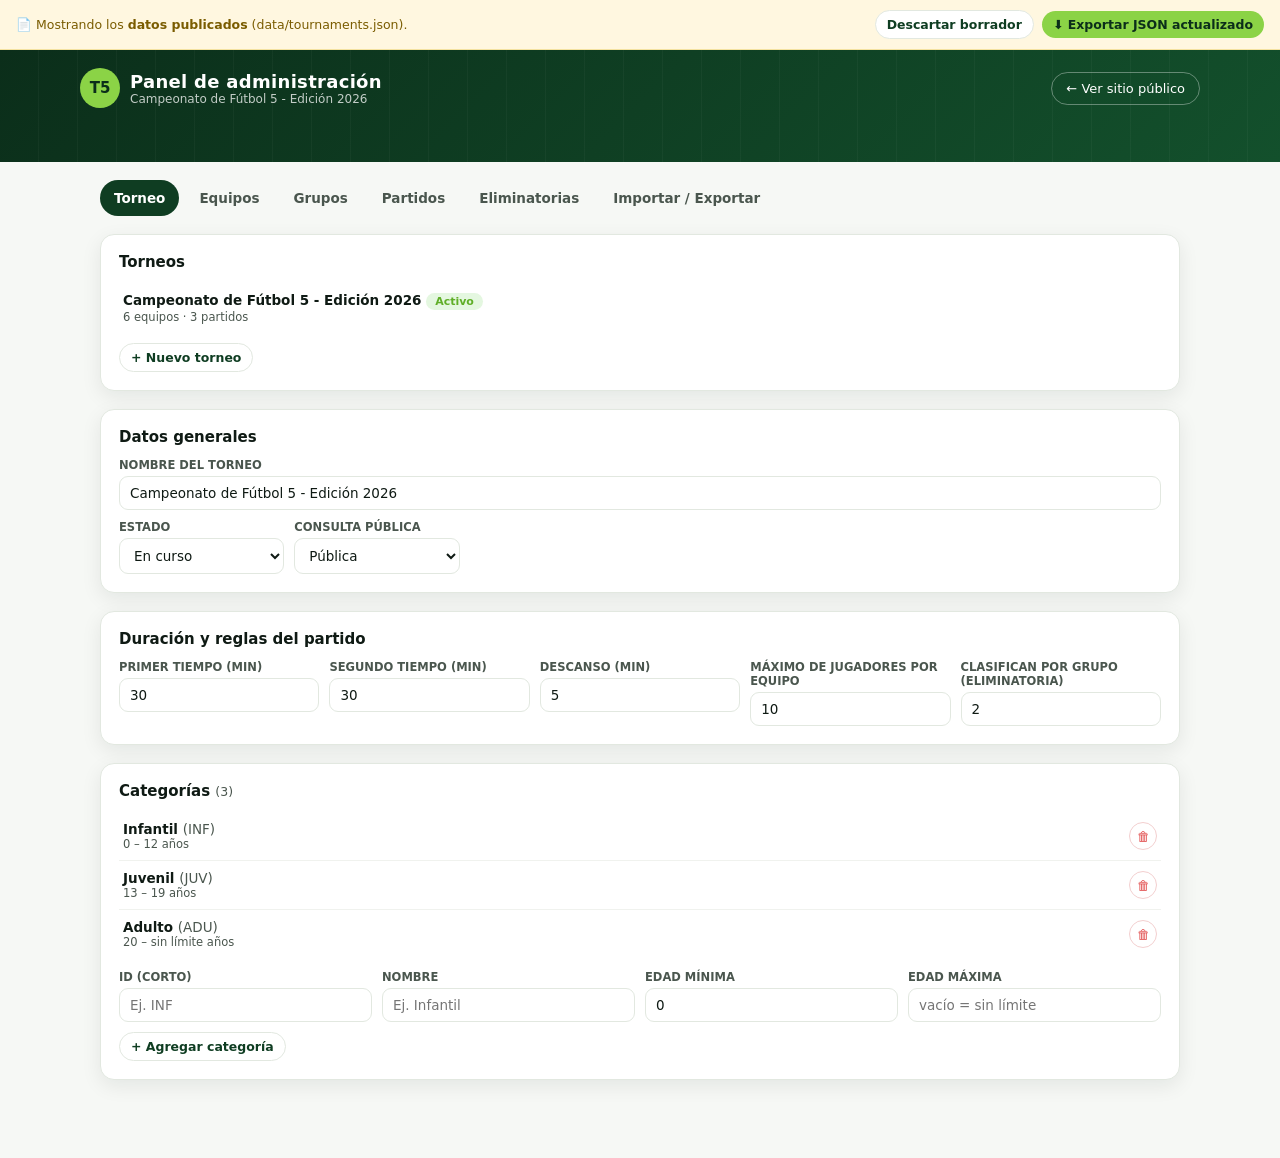
==== admin.html @ ad3c0f60 "commit inicial Partidos" ====
<!doctype html>
<html lang="es">
<head>
<meta charset="UTF-8" />
<meta name="viewport" content="width=device-width, initial-scale=1" />
<title>Administración — Torneo 5</title>
<link rel="stylesheet" href="css/styles.css" />
<link rel="stylesheet" href="css/admin.css" />
</head>
<body>

  <div class="export-bar">
    <span id="draft-status">Cargando datos…</span>
    <div class="toolbar">
      <button class="btn small secondary" id="btn-discard-draft">Descartar borrador</button>
      <button class="btn small lime" id="btn-export">⬇ Exportar JSON actualizado</button>
    </div>
  </div>

  <header class="topbar admin-topbar">
    <div class="topbar-inner">
      <div class="brand">
        <div class="brand-badge">T5</div>
        <div class="brand-text">
          <h1>Panel de administración</h1>
          <p id="tournament-name">Torneo 5</p>
        </div>
      </div>
      <div class="topbar-actions">
        <a href="index.html" class="btn-ghost">← Ver sitio público</a>
      </div>
    </div>
  </header>

  <nav class="tabs" id="tabs">
    <button data-section="torneo" class="active">Torneo</button>
    <button data-section="equipos">Equipos</button>
    <button data-section="grupos">Grupos</button>
    <button data-section="calendario">Partidos</button>
    <button data-section="eliminatorias">Eliminatorias</button>
    <button data-section="datos">Importar / Exportar</button>
  </nav>

  <main>

    <!-- ============ TORNEO ============ -->
    <section class="section active" id="section-torneo">
      <div class="panel">
        <h3>Torneos</h3>
        <ul class="admin-list" id="tournament-list"></ul>
        <div style="margin-top:10px;">
          <button class="btn secondary small" id="btn-new-tournament">+ Nuevo torneo</button>
        </div>
      </div>

      <div class="panel">
        <h3>Datos generales</h3>
        <div class="form-grid">
          <div class="full">
            <label>Nombre del torneo</label>
            <input type="text" id="t-name" />
          </div>
          <div>
            <label>Estado</label>
            <select id="t-status">
              <option value="registration">Inscripción abierta</option>
              <option value="in_progress">En curso</option>
              <option value="finished">Finalizado</option>
            </select>
          </div>
          <div>
            <label>Consulta pública</label>
            <select id="t-public">
              <option value="true">Pública</option>
              <option value="false">Privada</option>
            </select>
          </div>
        </div>
      </div>

      <div class="panel">
        <h3>Duración y reglas del partido</h3>
        <div class="form-grid">
          <div><label>Primer tiempo (min)</label><input type="number" id="t-first-half" min="1" /></div>
          <div><label>Segundo tiempo (min)</label><input type="number" id="t-second-half" min="1" /></div>
          <div><label>Descanso (min)</label><input type="number" id="t-halftime" min="0" /></div>
          <div><label>Máximo de jugadores por equipo</label><input type="number" id="t-max-players" min="5" max="30" /></div>
          <div><label>Clasifican por grupo (eliminatoria)</label><input type="number" id="t-advance" min="1" max="4" /></div>
        </div>
      </div>

      <div class="panel">
        <h3>Categorías <span class="count" id="cat-count"></span></h3>
        <ul class="admin-list" id="categories-list"></ul>
        <div class="form-grid" style="margin-top:12px;">
          <div><label>ID (corto)</label><input type="text" id="new-cat-id" placeholder="Ej. INF" /></div>
          <div><label>Nombre</label><input type="text" id="new-cat-name" placeholder="Ej. Infantil" /></div>
          <div><label>Edad mínima</label><input type="number" id="new-cat-min" value="0" /></div>
          <div><label>Edad máxima</label><input type="number" id="new-cat-max" placeholder="vacío = sin límite" /></div>
        </div>
        <div style="margin-top:10px;"><button class="btn secondary small" id="btn-add-category">+ Agregar categoría</button></div>
      </div>
    </section>

    <!-- ============ EQUIPOS ============ -->
    <section class="section" id="section-equipos">
      <div class="section-head">
        <h2>Equipos</h2>
        <div class="toolbar">
          <select id="filter-category-equipos"></select>
          <select id="filter-division-equipos"></select>
        </div>
      </div>

      <div class="panel">
        <h3>Agregar equipo</h3>
        <div class="form-grid">
          <div><label>Nombre del equipo</label><input type="text" id="new-team-name" /></div>
          <div><label>Categoría</label><select id="new-team-category"></select></div>
          <div><label>División</label><select id="new-team-division"></select></div>
          <div><label>Color principal</label><div class="inline-color"><input type="color" id="new-team-color1" value="#1b7a3d" /></div></div>
          <div><label>Color secundario</label><div class="inline-color"><input type="color" id="new-team-color2" value="#ffffff" /></div></div>
        </div>
        <div style="margin-top:10px;"><button class="btn lime small" id="btn-add-team">+ Crear equipo</button></div>
      </div>

      <div id="equipos-admin-list"></div>
    </section>

    <!-- ============ GRUPOS ============ -->
    <section class="section" id="section-grupos">
      <div class="section-head">
        <h2>Grupos</h2>
        <div class="toolbar">
          <select id="filter-category-grupos"></select>
          <select id="filter-division-grupos"></select>
        </div>
      </div>
      <div id="grupos-admin-container"></div>
    </section>

    <!-- ============ PARTIDOS ============ -->
    <section class="section" id="section-calendario">
      <div class="section-head">
        <h2>Partidos</h2>
        <div class="toolbar">
          <select id="filter-category-calendario"></select>
          <select id="filter-division-calendario"></select>
        </div>
      </div>

      <div class="panel">
        <h3>Programar nuevo partido</h3>
        <div class="form-grid">
          <div><label>Grupo (opcional)</label><select id="new-match-group"><option value="">Sin grupo / eliminatoria</option></select></div>
          <div><label>Equipo local</label><select id="new-match-home"></select></div>
          <div><label>Equipo visitante</label><select id="new-match-away"></select></div>
          <div><label>Fecha</label><input type="date" id="new-match-date" /></div>
          <div><label>Hora</label><input type="time" id="new-match-time" /></div>
        </div>
        <div style="margin-top:10px;"><button class="btn lime small" id="btn-add-match">+ Programar partido</button></div>
      </div>

      <ul class="admin-list" id="matches-admin-list"></ul>
    </section>

    <!-- ============ ELIMINATORIAS ============ -->
    <section class="section" id="section-eliminatorias">
      <div class="section-head">
        <h2>Eliminatorias</h2>
        <div class="toolbar">
          <select id="filter-category-elim"></select>
          <select id="filter-division-elim"></select>
        </div>
      </div>
      <div class="panel">
        <div class="toolbar">
          <button class="btn secondary small" id="btn-gen-bracket">Generar cruces iniciales</button>
          <button class="btn secondary small" id="btn-advance-bracket">Avanzar a la siguiente ronda</button>
        </div>
        <p class="muted" id="bracket-msg" style="font-size:12.5px;margin-top:8px;"></p>
      </div>
      <div id="eliminatorias-admin-container"></div>
    </section>

    <!-- ============ IMPORTAR / EXPORTAR ============ -->
    <section class="section" id="section-datos">
      <div class="panel">
        <h3>Exportar</h3>
        <p class="muted" style="font-size:13px;">Descarga el archivo <code>tournaments.json</code> actualizado con todos tus cambios. Reemplaza el archivo <code>data/tournaments.json</code> de tu repositorio en GitHub y haz commit/push para publicar los cambios (solo cuentas con permiso de escritura pueden hacerlo).</p>
        <button class="btn lime" id="btn-export-2">⬇ Descargar tournaments.json</button>
      </div>
      <div class="panel">
        <h3>Importar</h3>
        <p class="muted" style="font-size:13px;">Carga un archivo <code>tournaments.json</code> (por ejemplo, el publicado actualmente en tu repositorio) para continuar editando desde ahí.</p>
        <input type="file" id="import-file" accept="application/json" />
      </div>
      <div class="panel">
        <h3>Borrador local</h3>
        <p class="muted" style="font-size:13px;">Tus cambios se guardan automáticamente en este navegador mientras trabajas, para que no se pierdan si recargas la página. No se publican hasta que exportes el JSON y lo subas a GitHub.</p>
        <button class="btn danger small" id="btn-discard-draft-2">Descartar borrador y recargar datos publicados</button>
      </div>
    </section>

  </main>

  <!-- Modal de edición de partido -->
  <div class="modal-backdrop hidden" id="match-modal-backdrop">
    <div class="modal">
      <button class="modal-close" id="match-modal-close">✕</button>
      <div id="match-modal-body"></div>
    </div>
  </div>

  <script src="js/data.js"></script>
  <script src="js/standings.js"></script>
  <script src="js/bracket.js"></script>
  <script src="js/teams.js"></script>
  <script src="js/matches.js"></script>
  <script src="js/groups.js"></script>
  <script src="js/admin.js"></script>
</body>
</html>
---- css/styles.css ----
/* ==========================================================================
   Torneo 5 — Administrador de Campeonatos
   Hoja de estilos principal (sitio público y compartida con admin)
   ========================================================================== */

:root {
  --turf-900: #0b2e1a;
  --turf-800: #0f3d22;
  --turf-700: #13502c;
  --turf-line: rgba(255, 255, 255, 0.55);
  --lime: #8bd346;
  --lime-dark: #5fae27;
  --ink: #0f1a14;
  --ink-soft: #4a564e;
  --paper: #f6f8f5;
  --card: #ffffff;
  --border: #e2e8e0;
  --shadow: 0 6px 20px rgba(15, 30, 20, 0.08);
  --shadow-lg: 0 14px 40px rgba(15, 30, 20, 0.16);
  --radius: 14px;
  --radius-sm: 9px;
  --yellow: #f4c430;
  --red: #e14b4b;
  --blue: #2f80ed;
  --gray: #8a948e;
  --font: "Segoe UI", system-ui, -apple-system, Roboto, Helvetica, Arial, sans-serif;
}

* { box-sizing: border-box; }

html, body {
  margin: 0;
  padding: 0;
  font-family: var(--font);
  background: var(--paper);
  color: var(--ink);
  -webkit-font-smoothing: antialiased;
}

img { max-width: 100%; display: block; }
button { font-family: inherit; cursor: pointer; }
a { color: inherit; text-decoration: none; }

.hidden { display: none !important; }

/* ---------- Top bar ---------- */
.topbar {
  background: linear-gradient(135deg, var(--turf-900), var(--turf-700));
  color: #fff;
  padding: 18px 20px 54px;
  position: relative;
  overflow: hidden;
}

.topbar::after {
  content: "";
  position: absolute;
  inset: 0;
  background-image: repeating-linear-gradient(
    90deg,
    transparent,
    transparent 38px,
    var(--turf-line) 38px,
    var(--turf-line) 39px
  );
  opacity: 0.06;
  pointer-events: none;
}

.topbar-inner {
  max-width: 1120px;
  margin: 0 auto;
  display: flex;
  align-items: center;
  justify-content: space-between;
  gap: 12px;
  position: relative;
  z-index: 1;
}

.brand {
  display: flex;
  align-items: center;
  gap: 10px;
}

.brand-badge {
  width: 40px;
  height: 40px;
  border-radius: 50%;
  background: var(--lime);
  color: var(--turf-900);
  display: flex;
  align-items: center;
  justify-content: center;
  font-weight: 800;
  font-size: 15px;
  flex-shrink: 0;
}

.brand-text h1 {
  margin: 0;
  font-size: 18px;
  letter-spacing: 0.3px;
}

.brand-text p {
  margin: 0;
  font-size: 12px;
  opacity: 0.75;
}

.topbar-actions a.btn-ghost {
  border: 1px solid rgba(255,255,255,0.35);
  padding: 8px 14px;
  border-radius: 999px;
  font-size: 13px;
  color: #fff;
  white-space: nowrap;
}
.topbar-actions a.btn-ghost:hover { background: rgba(255,255,255,0.12); }

/* Dashboard stat cards, pulled up over the topbar */
.stats-row {
  max-width: 1120px;
  margin: -34px auto 0;
  padding: 0 20px;
  display: grid;
  grid-template-columns: repeat(4, 1fr);
  gap: 12px;
  position: relative;
  z-index: 2;
}

.stat-card {
  background: var(--card);
  border-radius: var(--radius);
  box-shadow: var(--shadow);
  padding: 14px 16px;
  text-align: center;
}

.stat-card .num {
  font-size: 26px;
  font-weight: 800;
  color: var(--turf-800);
  line-height: 1.1;
}

.stat-card .label {
  font-size: 12px;
  color: var(--ink-soft);
  margin-top: 2px;
}

/* ---------- Nav ---------- */
nav.tabs {
  max-width: 1120px;
  margin: 18px auto 0;
  padding: 0 20px;
  display: flex;
  gap: 6px;
  overflow-x: auto;
  scrollbar-width: none;
}
nav.tabs::-webkit-scrollbar { display: none; }

nav.tabs button {
  border: none;
  background: transparent;
  padding: 10px 14px;
  font-size: 13.5px;
  font-weight: 600;
  color: var(--ink-soft);
  border-radius: 999px;
  white-space: nowrap;
  transition: background .15s, color .15s;
}

nav.tabs button.active {
  background: var(--turf-800);
  color: #fff;
}

nav.tabs button:not(.active):hover {
  background: var(--border);
}

/* ---------- Layout ---------- */
main {
  max-width: 1120px;
  margin: 0 auto;
  padding: 18px 20px 60px;
}

.section { display: none; }
.section.active { display: block; animation: fadein .2s ease; }

@keyframes fadein {
  from { opacity: 0; transform: translateY(4px); }
  to { opacity: 1; transform: translateY(0); }
}

.section-head {
  display: flex;
  align-items: baseline;
  justify-content: space-between;
  gap: 10px;
  margin: 6px 0 14px;
  flex-wrap: wrap;
}

.section-head h2 {
  margin: 0;
  font-size: 20px;
}

.section-head .sub {
  font-size: 13px;
  color: var(--ink-soft);
}

.toolbar {
  display: flex;
  gap: 8px;
  flex-wrap: wrap;
  align-items: center;
}

select, input[type="text"], input[type="search"], input[type="date"], input[type="time"], input[type="number"], input[type="password"], input[type="color"], textarea {
  border: 1px solid var(--border);
  border-radius: var(--radius-sm);
  padding: 8px 10px;
  font-size: 13.5px;
  font-family: inherit;
  background: #fff;
  color: var(--ink);
}
select:focus, input:focus, textarea:focus { outline: 2px solid var(--lime); outline-offset: 1px; }

.btn {
  display: inline-flex;
  align-items: center;
  gap: 6px;
  border: none;
  border-radius: 999px;
  padding: 9px 16px;
  font-size: 13.5px;
  font-weight: 600;
  background: var(--turf-800);
  color: #fff;
}
.btn:hover { background: var(--turf-900); }
.btn.secondary { background: #fff; color: var(--turf-800); border: 1px solid var(--border); }
.btn.secondary:hover { background: var(--paper); }
.btn.lime { background: var(--lime); color: var(--turf-900); }
.btn.lime:hover { background: var(--lime-dark); }
.btn.danger { background: #fff; color: var(--red); border: 1px solid #f3cfcf; }
.btn.danger:hover { background: #fdeeee; }
.btn.small { padding: 6px 11px; font-size: 12.5px; }
.btn:disabled { opacity: .5; cursor: not-allowed; }

/* ---------- Cards grid ---------- */
.grid {
  display: grid;
  grid-template-columns: repeat(auto-fill, minmax(260px, 1fr));
  gap: 14px;
}

.card {
  background: var(--card);
  border: 1px solid var(--border);
  border-radius: var(--radius);
  box-shadow: var(--shadow);
  padding: 16px;
}

/* ---------- Team card ---------- */
.team-card { cursor: pointer; transition: transform .12s; }
.team-card:hover { transform: translateY(-2px); }

.team-card-head {
  display: flex;
  align-items: center;
  gap: 10px;
}

.team-chip {
  width: 44px;
  height: 44px;
  border-radius: 50%;
  display: flex;
  align-items: center;
  justify-content: center;
  font-weight: 800;
  font-size: 14px;
  flex-shrink: 0;
  border: 3px solid rgba(0,0,0,0.08);
}

.team-card-head h3 { margin: 0; font-size: 15.5px; }
.team-card-head .meta { font-size: 12px; color: var(--ink-soft); margin-top: 2px; }

.badge {
  display: inline-block;
  font-size: 11px;
  font-weight: 700;
  padding: 2px 9px;
  border-radius: 999px;
  background: var(--border);
  color: var(--ink-soft);
}
.badge.active { background: #e4f7e0; color: var(--lime-dark); }
.badge.withdrawn { background: #f4e6c4; color: #8a6400; }
.badge.disqualified { background: #fbe0e0; color: var(--red); }
.badge.scheduled { background: #e5edfb; color: var(--blue); }
.badge.live { background: #fde6cc; color: #c9700c; }
.badge.finished { background: #e4f7e0; color: var(--lime-dark); }
.badge.suspended { background: #f1e6fb; color: #7a3fb0; }
.badge.rescheduled { background: #f4e6c4; color: #8a6400; }

.roster-table { width: 100%; border-collapse: collapse; margin-top: 10px; font-size: 13px; }
.roster-table th { text-align: left; font-size: 11px; text-transform: uppercase; color: var(--ink-soft); padding: 4px 6px; border-bottom: 1px solid var(--border); }
.roster-table td { padding: 5px 6px; border-bottom: 1px solid #f0f2ee; }
.gk-tag { font-size: 10px; background: var(--turf-800); color: #fff; padding: 1px 6px; border-radius: 999px; margin-left: 6px; }

/* ---------- Match card ---------- */
.match-card { display: flex; flex-direction: column; gap: 10px; cursor: pointer; }
.match-card:hover { transform: translateY(-2px); }

.match-row {
  display: grid;
  grid-template-columns: 1fr auto 1fr;
  align-items: center;
  gap: 8px;
}

.match-team { display: flex; align-items: center; gap: 8px; font-weight: 600; font-size: 13.5px; }
.match-row .match-team:last-child { justify-content: flex-end; text-align: right; flex-direction: row-reverse; }

.dot { width: 13px; height: 13px; border-radius: 50%; flex-shrink: 0; border: 2px solid rgba(0,0,0,0.12); }

.match-score { font-size: 20px; font-weight: 800; color: var(--turf-800); white-space: nowrap; }
.match-score .vs { color: var(--gray); font-weight: 600; font-size: 13px; margin: 0 2px; }

.match-meta { font-size: 12px; color: var(--ink-soft); display: flex; justify-content: space-between; align-items: center; flex-wrap: wrap; gap: 6px; }

/* ---------- Cancha interactiva (SVG field) ---------- */
.cancha-wrap { background: var(--card); border: 1px solid var(--border); border-radius: var(--radius); box-shadow: var(--shadow); padding: 16px; }
.cancha-svg { width: 100%; height: auto; display: block; }
.cancha-caption { display: flex; justify-content: space-between; align-items: center; margin-top: 10px; font-size: 12.5px; color: var(--ink-soft); flex-wrap: wrap; gap: 6px; }

.match-detail-grid { display: grid; grid-template-columns: 1fr 1fr; gap: 16px; margin-top: 16px; }
@media (max-width: 760px) { .match-detail-grid { grid-template-columns: 1fr; } }

.lineup-col h4 { margin: 0 0 8px; font-size: 13px; text-transform: uppercase; letter-spacing: .4px; color: var(--ink-soft); }
.lineup-list { list-style: none; margin: 0; padding: 0; font-size: 13.5px; }
.lineup-list li { padding: 5px 0; border-bottom: 1px solid #f0f2ee; display: flex; justify-content: space-between; }
.lineup-list li.suplente { color: var(--ink-soft); }

.incident-list { list-style: none; margin: 10px 0 0; padding: 0; }
.incident-list li { display: flex; gap: 8px; padding: 7px 0; border-bottom: 1px solid #f0f2ee; font-size: 13.5px; align-items: flex-start; }
.incident-list .min { font-weight: 700; color: var(--turf-800); min-width: 34px; flex-shrink: 0; }
.incident-list .icon { flex-shrink: 0; }

/* ---------- Standings table ---------- */
.group-block { margin-bottom: 22px; }
.group-block h3 { font-size: 15px; margin: 0 0 8px; display: flex; align-items: center; gap: 8px; }

table.standings { width: 100%; border-collapse: collapse; background: var(--card); border: 1px solid var(--border); border-radius: var(--radius); overflow: hidden; font-size: 13px; }
table.standings th { background: var(--turf-800); color: #fff; padding: 8px 7px; font-size: 11.5px; text-transform: uppercase; text-align: center; }
table.standings th:first-child { text-align: left; padding-left: 12px; }
table.standings td { padding: 8px 7px; text-align: center; border-bottom: 1px solid #f0f2ee; }
table.standings td:first-child { text-align: left; padding-left: 12px; font-weight: 600; display: flex; align-items: center; gap: 7px; }
table.standings tr:last-child td { border-bottom: none; }
table.standings tr.qualify { background: #f1faee; }
table.standings td.pts { font-weight: 800; color: var(--turf-800); }

/* ---------- Bracket ---------- */
.bracket { display: flex; gap: 26px; overflow-x: auto; padding: 10px 2px 18px; }
.bracket-round { display: flex; flex-direction: column; justify-content: space-around; gap: 18px; min-width: 210px; }
.bracket-round h4 { font-size: 11.5px; text-transform: uppercase; color: var(--ink-soft); text-align: center; margin: 0 0 6px; }
.bracket-match { background: var(--card); border: 1px solid var(--border); border-radius: var(--radius-sm); padding: 9px 11px; box-shadow: var(--shadow); }
.bracket-match .bm-team { display: flex; justify-content: space-between; align-items: center; font-size: 12.5px; padding: 3px 0; }
.bracket-match .bm-team.winner { font-weight: 800; color: var(--turf-800); }
.bracket-match .bm-team .n { display: flex; align-items: center; gap: 6px; }
.champion-card { background: linear-gradient(135deg, var(--lime), var(--lime-dark)); color: var(--turf-900); border-radius: var(--radius); padding: 16px; text-align: center; font-weight: 800; box-shadow: var(--shadow-lg); }
.champion-card .trophy { font-size: 26px; display: block; margin-bottom: 4px; }

/* ---------- Empty state ---------- */
.empty-state { text-align: center; padding: 40px 20px; color: var(--ink-soft); }
.empty-state .big { font-size: 34px; margin-bottom: 6px; }

/* ---------- Modal ---------- */
.modal-backdrop {
  position: fixed; inset: 0; background: rgba(10,20,14,0.55);
  display: flex; align-items: flex-end; justify-content: center;
  z-index: 50; padding: 0;
}
.modal {
  background: var(--paper); width: 100%; max-width: 680px;
  max-height: 92vh; overflow-y: auto;
  border-radius: 18px 18px 0 0;
  padding: 20px; position: relative;
  box-shadow: 0 -10px 40px rgba(0,0,0,0.25);
}
@media (min-width: 760px) {
  .modal-backdrop { align-items: center; }
  .modal { border-radius: var(--radius); }
}
.modal-close {
  position: absolute; top: 14px; right: 14px;
  width: 30px; height: 30px; border-radius: 50%;
  background: var(--border); border: none; font-size: 15px; color: var(--ink);
}
.modal h2 { margin: 0 20px 4px 0; font-size: 18px; }

/* ---------- Footer ---------- */
footer.site-footer {
  text-align: center; font-size: 12px; color: var(--ink-soft);
  padding: 20px; border-top: 1px solid var(--border); margin-top: 10px;
}
footer.site-footer a { color: var(--turf-800); font-weight: 600; }

/* ---------- Responsive ---------- */
@media (max-width: 680px) {
  .stats-row { grid-template-columns: repeat(2, 1fr); }
  .brand-text p { display: none; }
  .match-detail-grid { gap: 10px; }
}

/* ---------- Utility text ---------- */
.muted { color: var(--ink-soft); }
.center { text-align: center; }
.mt-0 { margin-top: 0; }
.flex { display: flex; align-items: center; gap: 8px; }
.flex-between { display: flex; align-items: center; justify-content: space-between; }
.wrap { flex-wrap: wrap; }
---- css/admin.css ----
/* ==========================================================================
   Torneo 5 — Estilos del panel de administración
   Se carga junto con styles.css
   ========================================================================== */

.admin-gate {
  min-height: 100vh;
  display: flex;
  align-items: center;
  justify-content: center;
  background: linear-gradient(135deg, var(--turf-900), var(--turf-700));
  padding: 20px;
}

.admin-gate-card {
  background: #fff;
  border-radius: var(--radius);
  box-shadow: var(--shadow-lg);
  padding: 30px 26px;
  max-width: 380px;
  width: 100%;
  text-align: center;
}

.admin-gate-card .brand-badge { margin: 0 auto 14px; }
.admin-gate-card h1 { font-size: 18px; margin: 0 0 4px; }
.admin-gate-card p.note { font-size: 12.5px; color: var(--ink-soft); margin: 10px 0 18px; line-height: 1.5; }
.admin-gate-card input { width: 100%; margin-bottom: 10px; text-align: center; }
.admin-gate-card .btn { width: 100%; justify-content: center; }
.admin-gate-card .warn {
  background: #fff7e0; border: 1px solid #f4e2a0; border-radius: var(--radius-sm);
  padding: 10px 12px; font-size: 11.5px; color: #7a5c00; text-align: left; margin-top: 16px; line-height: 1.5;
}

.admin-banner {
  background: #15271a;
  color: #cfe9d6;
  font-size: 12px;
  text-align: center;
  padding: 7px 14px;
}
.admin-banner strong { color: var(--lime); }

.admin-topbar .topbar-actions { display: flex; gap: 8px; }

.panel {
  background: var(--card);
  border: 1px solid var(--border);
  border-radius: var(--radius);
  box-shadow: var(--shadow);
  padding: 18px;
  margin-bottom: 18px;
}
.panel h3 { margin: 0 0 12px; font-size: 15px; }
.panel h3 .count { font-weight: 400; color: var(--ink-soft); font-size: 12.5px; }

.form-grid {
  display: grid;
  grid-template-columns: repeat(auto-fit, minmax(160px, 1fr));
  gap: 10px;
}
.form-grid .full { grid-column: 1 / -1; }
.form-grid label { font-size: 11.5px; font-weight: 700; text-transform: uppercase; color: var(--ink-soft); display: block; margin-bottom: 4px; }
.form-grid select, .form-grid input, .form-grid textarea { width: 100%; }

.field-group { margin-bottom: 10px; }
.field-group label { font-size: 11.5px; font-weight: 700; text-transform: uppercase; color: var(--ink-soft); display: block; margin-bottom: 4px; }

.inline-color { display: flex; align-items: center; gap: 6px; }
.inline-color input[type=color] { width: 40px; height: 34px; padding: 2px; }

.admin-list { list-style: none; margin: 0; padding: 0; }
.admin-list li {
  display: flex; align-items: center; justify-content: space-between; gap: 10px;
  padding: 9px 4px; border-bottom: 1px solid #f0f2ee; font-size: 13.5px;
}
.admin-list li:last-child { border-bottom: none; }
.admin-list .row-actions { display: flex; gap: 6px; flex-shrink: 0; }
.admin-list .row-main { display: flex; align-items: center; gap: 9px; min-width: 0; }
.admin-list .row-main .title { font-weight: 600; }
.admin-list .row-main .sub { font-size: 11.5px; color: var(--ink-soft); }

.icon-btn {
  width: 28px; height: 28px; border-radius: 50%; border: 1px solid var(--border);
  background: #fff; display: inline-flex; align-items: center; justify-content: center;
  font-size: 13px; flex-shrink: 0;
}
.icon-btn:hover { background: var(--paper); }
.icon-btn.danger { color: var(--red); border-color: #f3cfcf; }
.icon-btn.danger:hover { background: #fdeeee; }

.player-row { display: grid; grid-template-columns: 34px 1fr 72px 90px 86px 34px; gap: 6px; align-items: center; margin-bottom: 6px; }
.player-row input[type=text] { width: 100%; }
.player-row input[type=number] { width: 100%; }
.player-row .num-badge { width: 30px; height: 30px; border-radius: 50%; background: var(--border); display: flex; align-items: center; justify-content: center; font-size: 12px; font-weight: 700; }
@media (max-width: 620px) {
  .player-row { grid-template-columns: 1fr 1fr; grid-template-areas: "badge badge" "name name" "num role" "gk del"; }
}

.tag-select { display: flex; gap: 6px; flex-wrap: wrap; }
.tag-select button {
  border: 1px solid var(--border); background: #fff; border-radius: 999px;
  padding: 6px 12px; font-size: 12.5px; font-weight: 600; color: var(--ink-soft);
}
.tag-select button.selected { background: var(--turf-800); color: #fff; border-color: var(--turf-800); }

.save-strip {
  position: sticky; bottom: 0; left: 0; right: 0;
  background: #fff; border-top: 1px solid var(--border);
  padding: 12px 16px; margin: 0 -18px -18px;
  display: flex; align-items: center; justify-content: space-between; gap: 10px;
  flex-wrap: wrap; border-radius: 0 0 var(--radius) var(--radius);
}
.save-strip .hint { font-size: 11.5px; color: var(--ink-soft); }

.export-bar {
  position: sticky; top: 0; z-index: 10;
  background: #fff7e0; border-bottom: 1px solid #f4e2a0;
  padding: 10px 16px; display: flex; align-items: center; justify-content: space-between;
  gap: 10px; flex-wrap: wrap; font-size: 12.5px; color: #7a5c00;
}
.export-bar .btn { white-space: nowrap; }

.incident-form { display: grid; grid-template-columns: 70px 1fr 1fr 1fr; gap: 6px; margin-bottom: 8px; }
@media (max-width: 620px) { .incident-form { grid-template-columns: 1fr 1fr; } }

textarea { width: 100%; min-height: 54px; resize: vertical; }

.subs-form { display: grid; grid-template-columns: 70px 1fr 1fr auto; gap: 6px; margin-bottom: 8px; align-items: center; }
@media (max-width: 620px) { .subs-form { grid-template-columns: 1fr 1fr; } }

.status-select-row { display: flex; gap: 6px; flex-wrap: wrap; margin-bottom: 10px; }
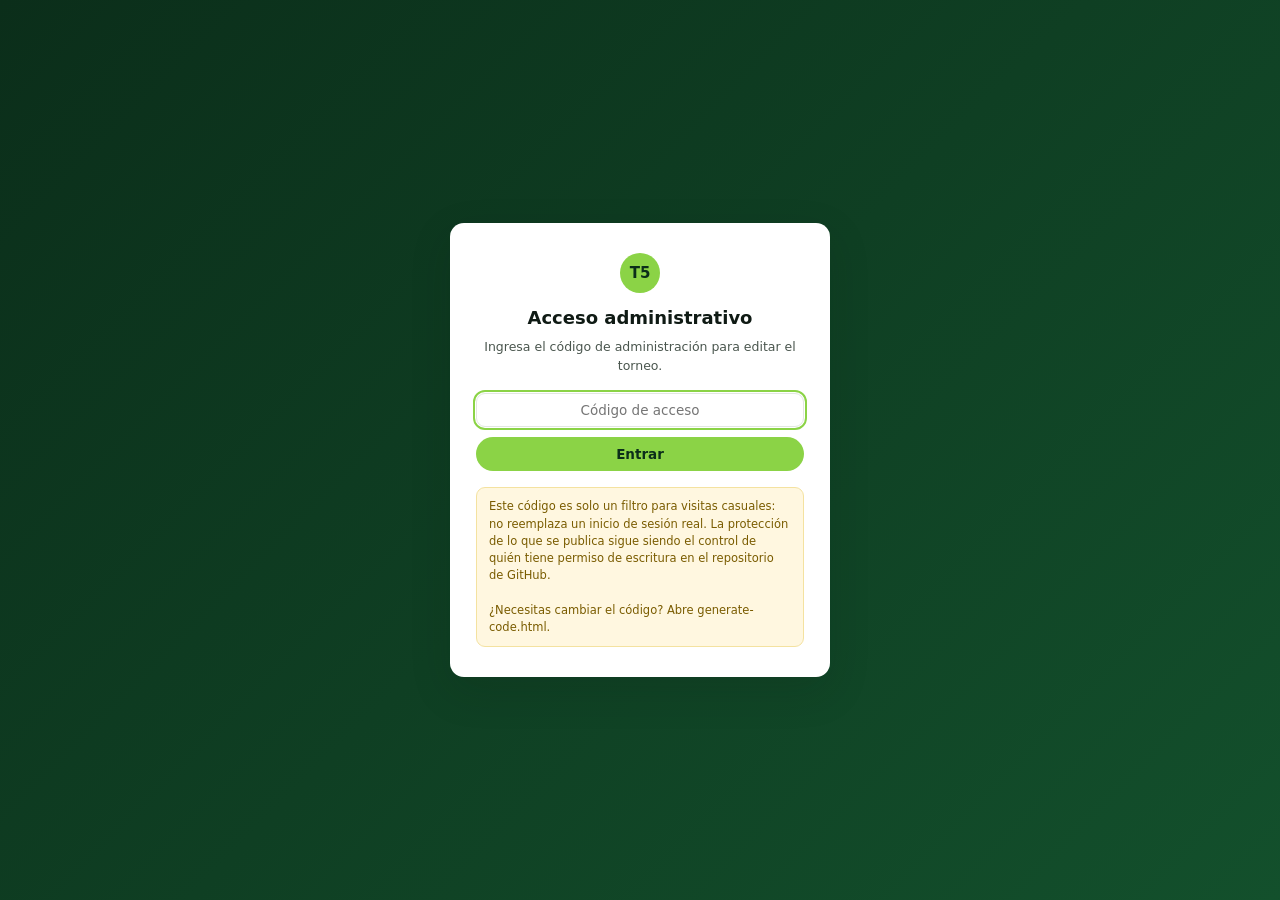
==== commit c5f25d73: "cambios de seguridad" ====
--- a/admin.html
+++ b/admin.html
@@ -9,6 +9,27 @@
 </head>
 <body>
 
+  <!-- Candado de acceso (filtro simple, no es un login real — ver js/admin-auth.js) -->
+  <div class="admin-gate" id="admin-gate">
+    <div class="admin-gate-card">
+      <div class="brand-badge">T5</div>
+      <h1>Acceso administrativo</h1>
+      <p class="note">Ingresa el código de administración para editar el torneo.</p>
+      <input type="password" id="gate-code" placeholder="Código de acceso" autocomplete="off" />
+      <button class="btn lime" id="gate-submit">Entrar</button>
+      <p id="gate-error" class="hidden" style="color:var(--red);font-size:12.5px;margin-top:8px;">Código incorrecto.</p>
+      <div class="warn">
+        Este código es solo un filtro para visitas casuales: no reemplaza un inicio de
+        sesión real. La protección de lo que se publica sigue siendo el control de
+        quién tiene permiso de escritura en el repositorio de GitHub.
+        <br /><br />
+        ¿Necesitas cambiar el código? Abre <a href="generate-code.html">generate-code.html</a>.
+      </div>
+    </div>
+  </div>
+
+  <div id="admin-app" class="hidden">
+
   <div class="export-bar">
     <span id="draft-status">Cargando datos…</span>
     <div class="toolbar">
@@ -28,6 +49,7 @@
       </div>
       <div class="topbar-actions">
         <a href="index.html" class="btn-ghost">← Ver sitio público</a>
+        <button class="btn-ghost" id="btn-lock-panel" title="Bloquear panel">🔒 Bloquear</button>
       </div>
     </div>
   </header>
@@ -212,12 +234,15 @@
     </div>
   </div>
 
+  </div><!-- /#admin-app -->
+
   <script src="js/data.js"></script>
   <script src="js/standings.js"></script>
   <script src="js/bracket.js"></script>
   <script src="js/teams.js"></script>
   <script src="js/matches.js"></script>
   <script src="js/groups.js"></script>
+  <script src="js/admin-auth.js"></script>
   <script src="js/admin.js"></script>
 </body>
 </html>
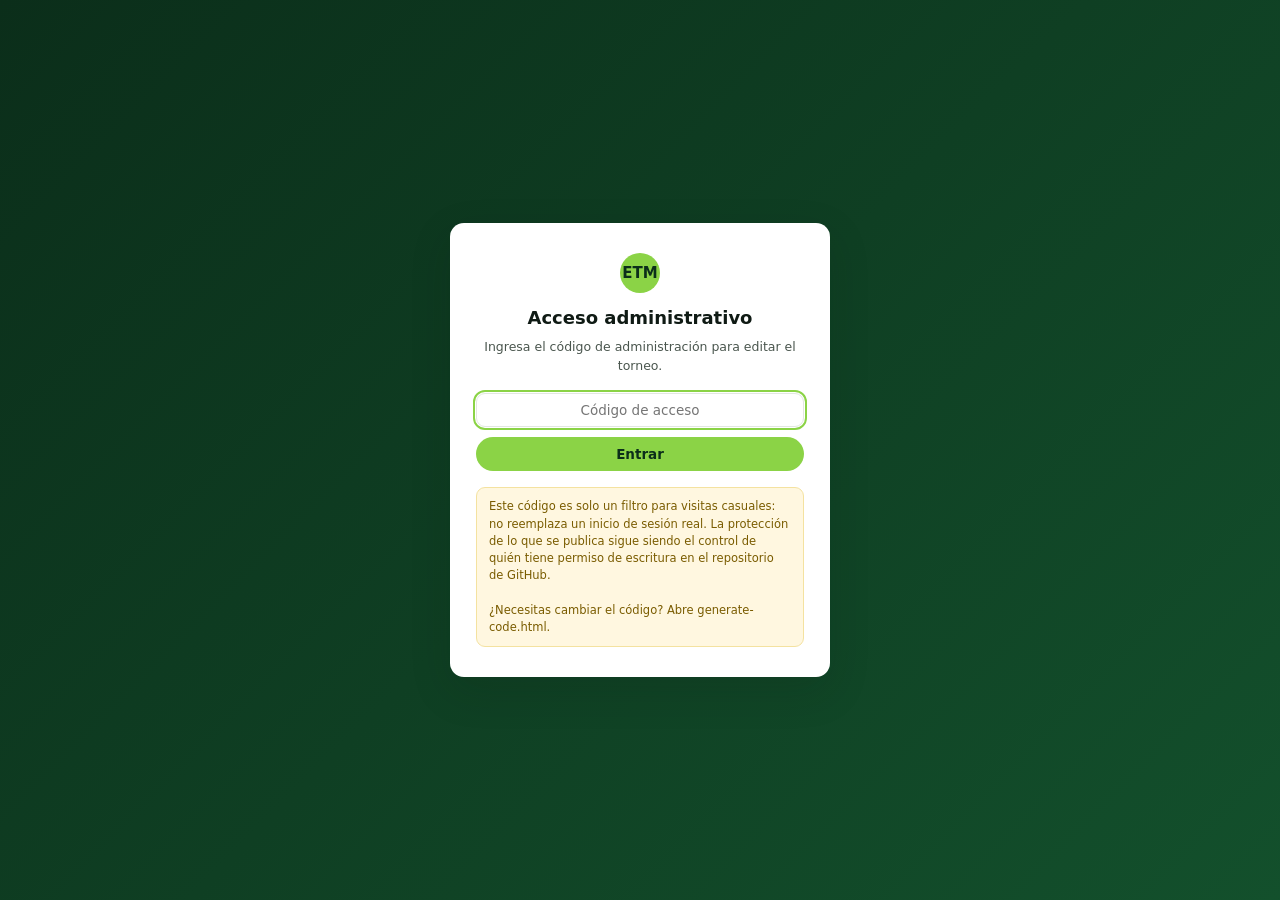
==== commit e6778313: "ajustes menores" ====
--- a/admin.html
+++ b/admin.html
@@ -3,7 +3,7 @@
 <head>
 <meta charset="UTF-8" />
 <meta name="viewport" content="width=device-width, initial-scale=1" />
-<title>Administración — Torneo 5</title>
+<title>Administración — Torneos de Futbol Ecoterra Cluster 1</title>
 <link rel="stylesheet" href="css/styles.css" />
 <link rel="stylesheet" href="css/admin.css" />
 </head>
@@ -12,7 +12,7 @@
   <!-- Candado de acceso (filtro simple, no es un login real — ver js/admin-auth.js) -->
   <div class="admin-gate" id="admin-gate">
     <div class="admin-gate-card">
-      <div class="brand-badge">T5</div>
+      <div class="brand-badge">ETM</div>
       <h1>Acceso administrativo</h1>
       <p class="note">Ingresa el código de administración para editar el torneo.</p>
       <input type="password" id="gate-code" placeholder="Código de acceso" autocomplete="off" />
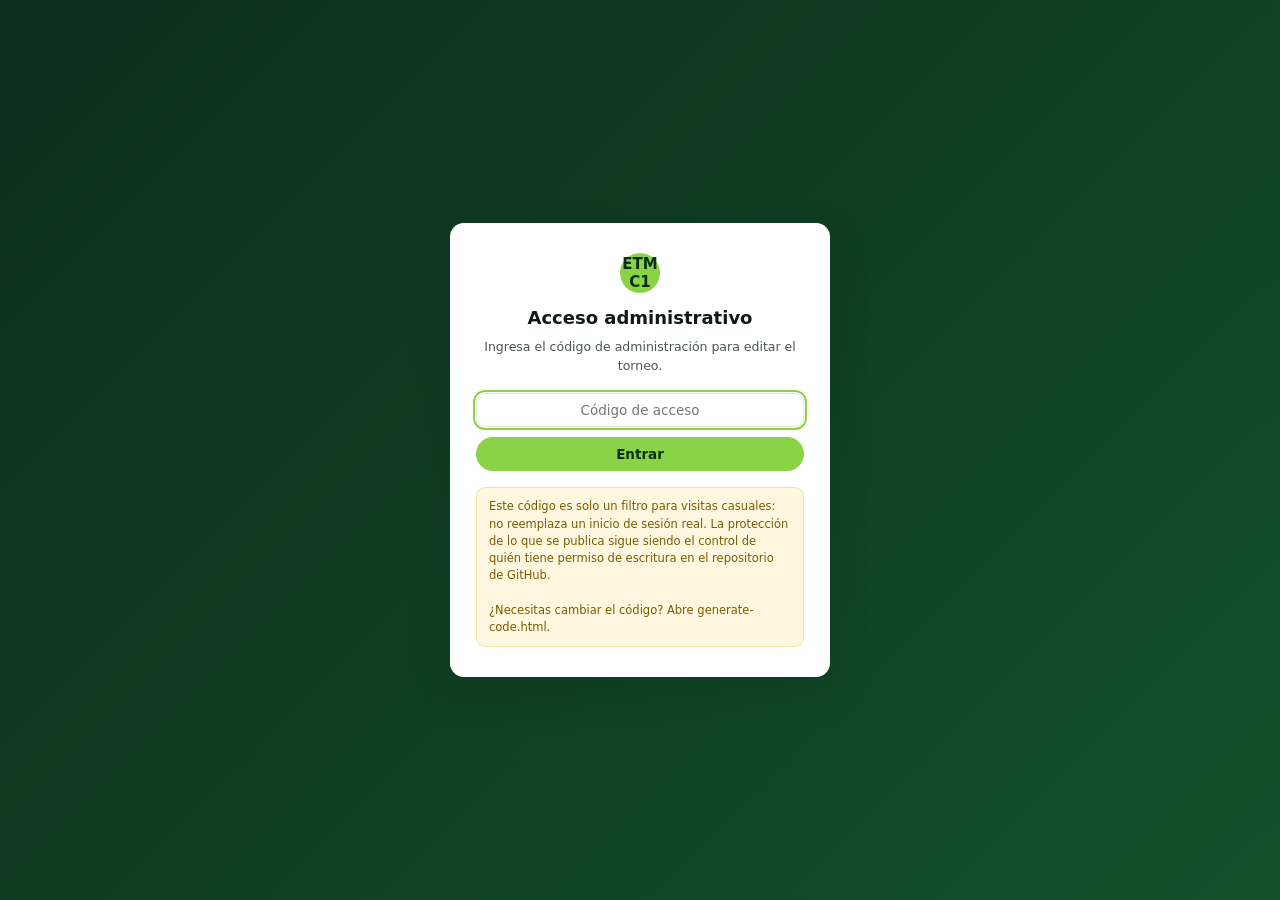
==== commit a9d8b7de: "ajustes de textos" ====
--- a/admin.html
+++ b/admin.html
@@ -12,7 +12,7 @@
   <!-- Candado de acceso (filtro simple, no es un login real — ver js/admin-auth.js) -->
   <div class="admin-gate" id="admin-gate">
     <div class="admin-gate-card">
-      <div class="brand-badge">ETM</div>
+      <div class="brand-badge">ETM C1</div>
       <h1>Acceso administrativo</h1>
       <p class="note">Ingresa el código de administración para editar el torneo.</p>
       <input type="password" id="gate-code" placeholder="Código de acceso" autocomplete="off" />
@@ -41,7 +41,7 @@
   <header class="topbar admin-topbar">
     <div class="topbar-inner">
       <div class="brand">
-        <div class="brand-badge">T5</div>
+        <div class="brand-badge">ETM C1</div>
         <div class="brand-text">
           <h1>Panel de administración</h1>
           <p id="tournament-name">Torneo 5</p>
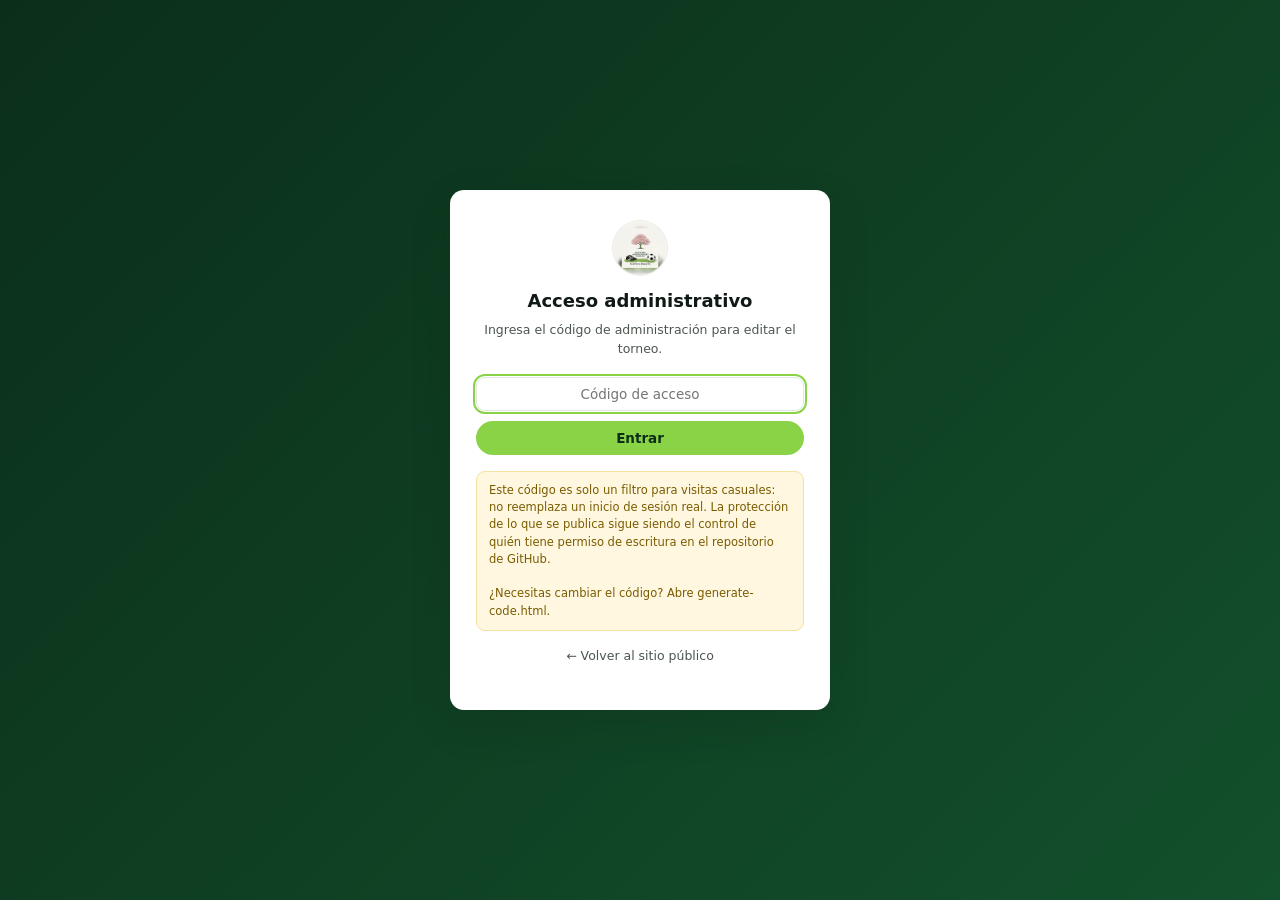
==== commit 22c8137c: "ajustes logos" ====
--- a/admin.html
+++ b/admin.html
@@ -6,13 +6,14 @@
 <title>Administración — Torneos de Futbol Ecoterra Cluster 1</title>
 <link rel="stylesheet" href="css/styles.css" />
 <link rel="stylesheet" href="css/admin.css" />
+<link rel="icon" href="img/logo.png" />
 </head>
 <body>
 
   <!-- Candado de acceso (filtro simple, no es un login real — ver js/admin-auth.js) -->
   <div class="admin-gate" id="admin-gate">
     <div class="admin-gate-card">
-      <div class="brand-badge">ETM C1</div>
+      <img src="img/logo.png" alt="EcoTerra Maquilishuat Cluster 1" class="brand-badge" style="width:56px;height:56px;" />
       <h1>Acceso administrativo</h1>
       <p class="note">Ingresa el código de administración para editar el torneo.</p>
       <input type="password" id="gate-code" placeholder="Código de acceso" autocomplete="off" />
@@ -25,6 +26,9 @@
         <br /><br />
         ¿Necesitas cambiar el código? Abre <a href="generate-code.html">generate-code.html</a>.
       </div>
+      <p class="center" style="margin-top:14px;">
+        <a href="index.html" style="font-size:12.5px;color:var(--ink-soft);">← Volver al sitio público</a>
+      </p>
     </div>
   </div>
 
@@ -41,7 +45,7 @@
   <header class="topbar admin-topbar">
     <div class="topbar-inner">
       <div class="brand">
-        <div class="brand-badge">ETM C1</div>
+        <img src="img/logo.png" alt="EcoTerra Maquilishuat Cluster 1" class="brand-badge" />
         <div class="brand-text">
           <h1>Panel de administración</h1>
           <p id="tournament-name">Torneo 5</p>
--- a/css/styles.css
+++ b/css/styles.css
@@ -96,6 +96,14 @@
   font-weight: 800;
   font-size: 15px;
   flex-shrink: 0;
+  overflow: hidden;
+}
+
+/* Cuando el badge es un logo (<img class="brand-badge">) en vez de texto */
+img.brand-badge {
+  object-fit: cover;
+  background: #fff;
+  border: 1px solid rgba(0, 0, 0, 0.08);
 }
 
 .brand-text h1 {
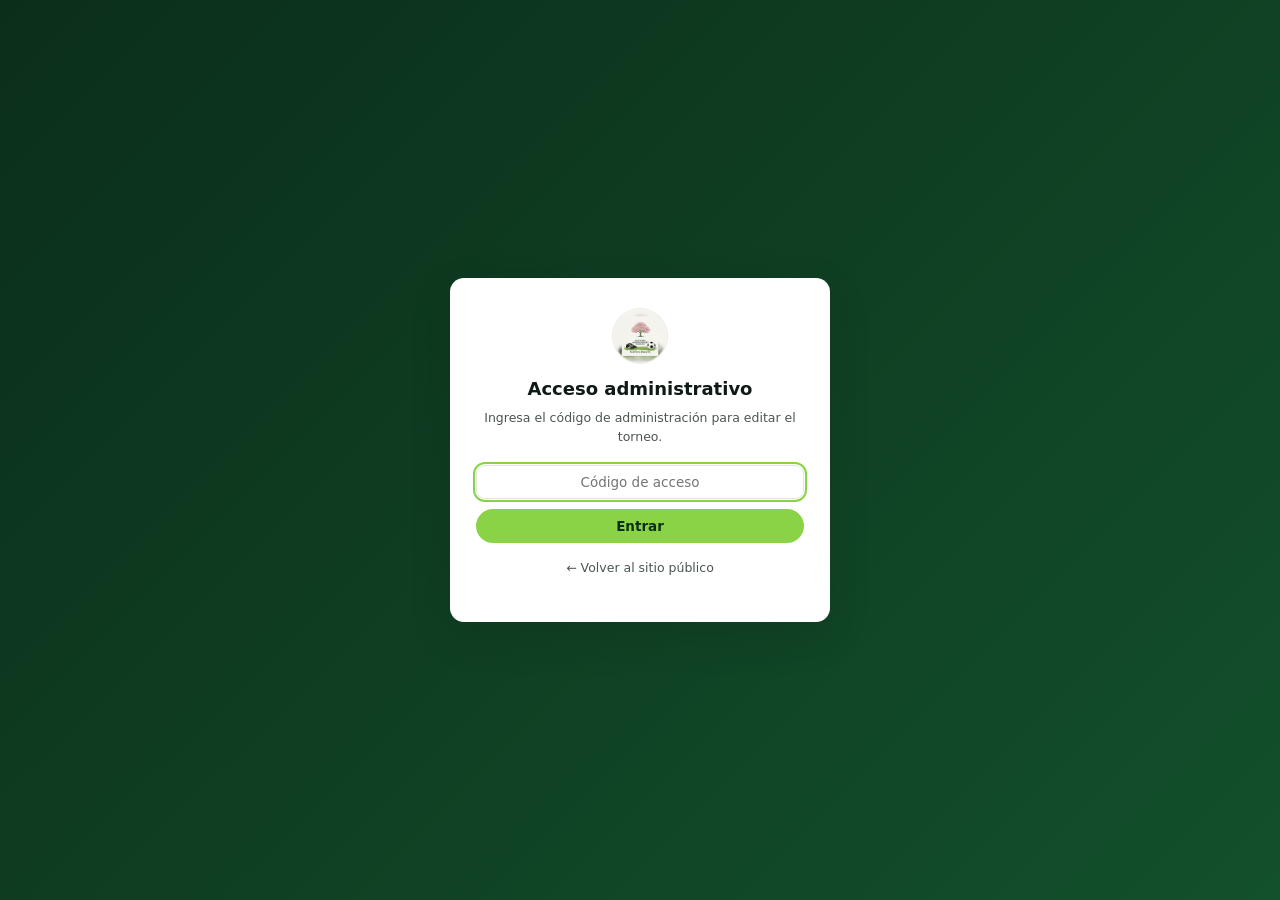
==== commit f287dc9f: "borrado" ====
--- a/admin.html
+++ b/admin.html
@@ -19,13 +19,6 @@
       <input type="password" id="gate-code" placeholder="Código de acceso" autocomplete="off" />
       <button class="btn lime" id="gate-submit">Entrar</button>
       <p id="gate-error" class="hidden" style="color:var(--red);font-size:12.5px;margin-top:8px;">Código incorrecto.</p>
-      <div class="warn">
-        Este código es solo un filtro para visitas casuales: no reemplaza un inicio de
-        sesión real. La protección de lo que se publica sigue siendo el control de
-        quién tiene permiso de escritura en el repositorio de GitHub.
-        <br /><br />
-        ¿Necesitas cambiar el código? Abre <a href="generate-code.html">generate-code.html</a>.
-      </div>
       <p class="center" style="margin-top:14px;">
         <a href="index.html" style="font-size:12.5px;color:var(--ink-soft);">← Volver al sitio público</a>
       </p>
